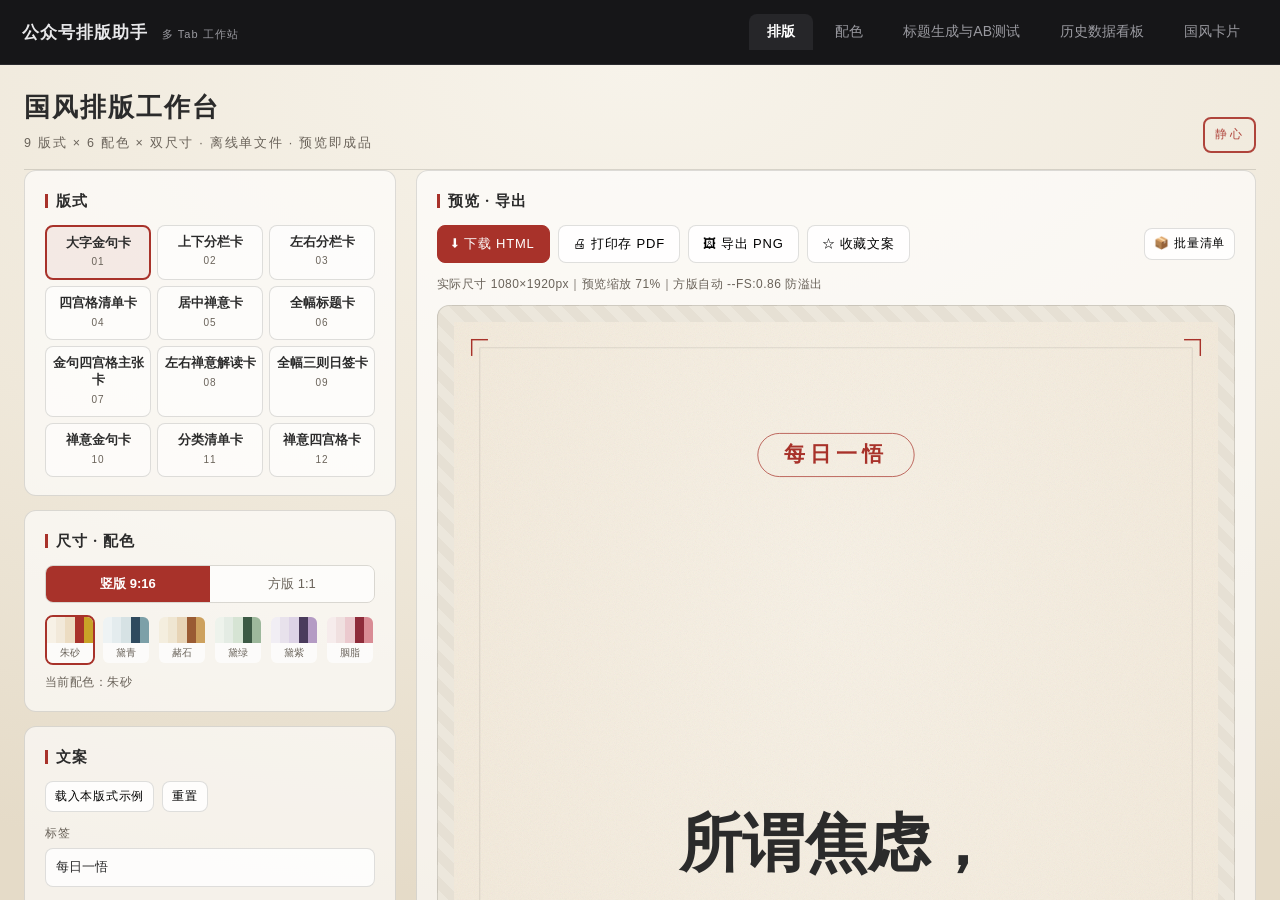
==== index.html @ d7425223 "feat: 双向合并——多文件可读工程 + 第一批外壳改造 + 工作台增量，build_single.py 双交付 - 新增多文件工程：index.html / style.css / main.js" ====
<!DOCTYPE html>
<html lang="zh-CN">
<head>
<meta charset="UTF-8">
<meta name="viewport" content="width=device-width, initial-scale=1.0, viewport-fit=cover">
<title>公众号排版助手 · 多 Tab 工作站</title>
<link rel="stylesheet" href="style.css">
</head>
<body>
  <div class="workstation">
  <div class="topbar">
    <div class="logo">公众号排版助手 <small>多 Tab 工作站</small></div>
    <div class="tabs" id="tabs" role="tablist" aria-label="工作站导航">
      <button role="tab" data-tab="paiban" class="active" aria-selected="true" aria-controls="tab-paiban" tabindex="0">排版</button>
      <button role="tab" data-tab="peise" aria-selected="false" aria-controls="tab-peise" tabindex="-1">配色</button>
      <button role="tab" data-tab="biaoti" aria-selected="false" aria-controls="tab-biaoti" tabindex="-1">标题生成与AB测试</button>
      <button role="tab" data-tab="kanban" aria-selected="false" aria-controls="tab-kanban" tabindex="-1">历史数据看板</button>
      <button role="tab" data-tab="guofeng" aria-selected="false" aria-controls="tab-guofeng" tabindex="-1">国风卡片</button>
    </div>
  </div>

  <div class="panels">
    <!-- 排版：嵌入国风排版工作台（默认打开内部 Tab① 排版） -->
    <section role="tabpanel" class="panel active wb-panel" id="tab-paiban">
      <iframe class="wb-frame" sandbox="allow-scripts allow-same-origin allow-downloads" data-tab="1" title="国风排版工作台 · 排版"></iframe>
      <div class="wb-loading">加载国风排版工作台…</div>
    </section>
    <!-- 配色 / 标题AB / 看板：同一份工作台，分别默认打开对应内部 Tab；内层 Tab 栏已隐藏，避免与顶栏重复 -->
    <section role="tabpanel" class="panel wb-panel" id="tab-peise">
      <iframe class="wb-frame" sandbox="allow-scripts allow-same-origin allow-downloads" data-tab="2" title="国风排版工作台 · 配色"></iframe>
      <div class="wb-loading">加载国风排版工作台…</div>
    </section>
    <section role="tabpanel" class="panel wb-panel" id="tab-biaoti">
      <iframe class="wb-frame" sandbox="allow-scripts allow-same-origin allow-downloads" data-tab="3" title="国风排版工作台 · 标题AB"></iframe>
      <div class="wb-loading">加载国风排版工作台…</div>
    </section>
    <section role="tabpanel" class="panel wb-panel" id="tab-kanban">
      <iframe class="wb-frame" sandbox="allow-scripts allow-same-origin allow-downloads" data-tab="4" title="国风排版工作台 · 看板"></iframe>
      <div class="wb-loading">加载国风排版工作台…</div>
    </section>
    <section role="tabpanel" class="panel" id="tab-guofeng"><div class="panel-inner" style="padding:0;height:100%;display:flex;flex-direction:column"><div id="guofeng-mount-2" style="flex:1;min-height:0"></div></div></section>
  </div>
  </div>

  <!-- 引擎（国风卡片）：先于外壳脚本声明，defer 保证按序执行 -->
  <script src="guofeng-card-engine.js" defer></script>
  <script src="main.js" defer></script>
</body>
</html>
---- style.css ----
*{margin:0;padding:0;box-sizing:border-box}html,body{height:100%}body{font-family:"Noto Sans SC",-apple-system,"PingFang SC",sans-serif;background:#0e0e10;color:#e8e8ea;height:100vh;height:100dvh;overflow:hidden}.workstation{width:100%;height:100%;background:#161618;display:flex;flex-direction:column;overflow:hidden}.topbar{display:flex;align-items:center;gap:18px;padding:14px 22px;border-bottom:1px solid #2a2a2e;flex-wrap:wrap}.topbar .logo{font-size:17px;font-weight:700;letter-spacing:1px}.topbar .logo small{font-size:11px;color:#9a9aa0;font-weight:400;margin-left:8px}.tabs{display:flex;gap:4px;margin-left:auto;overflow-x:auto;-webkit-overflow-scrolling:touch;scrollbar-width:none}.tabs::-webkit-scrollbar{display:none}.tabs button{flex-shrink:0;background:transparent;border:none;color:#9a9aa0;padding:9px 18px;font-size:14px;border-radius:8px 8px 0 0;cursor:pointer;font-family:inherit;transition:.15s}.tabs button:hover{color:#e8e8ea}.tabs button.active{background:#262629;color:#fff;font-weight:600}.panels{flex:1;min-height:0;overflow:hidden}.panel{display:none;height:100%;overflow:auto}.panel.active{display:flex}.panel-inner{padding:26px 30px;width:100%}.placeholder{color:#6a6a70;font-size:14px;line-height:2;max-width:640px}.placeholder h2{color:#e8e8ea;font-size:20px;margin-bottom:12px}.placeholder code{background:#262629;padding:2px 8px;border-radius:5px;color:#C9A962;font-size:13px}#tab-paiban.active{display:flex;flex-direction:column}#guofeng-mount{flex:1;min-height:0}.panel-head{font-size:13px;color:#9a9aa0;margin-bottom:14px}.panel-head b{color:#C9A962}@media (max-width:720px){.topbar{padding:10px 14px;gap:10px}.topbar .logo{font-size:15px}.topbar .logo small{display:block;margin:2px 0 0}.tabs{margin-left:0;width:100%;order:3;flex-wrap:nowrap}.tabs button{padding:11px 16px;font-size:13px;min-height:44px}.panel-inner{padding:18px 16px}}.panel.wb-panel{overflow:hidden}.panel.wb-panel{position:relative}
  .panel.wb-panel.active{display:flex;flex-direction:column}.wb-frame{background:#f5f2ea}
.wb-loading{position:absolute;inset:0;display:flex;align-items:center;justify-content:center;color:#9a8f80;font-size:14px;letter-spacing:.1em;background:linear-gradient(100deg,#efe7d8 30%,#f7f1e6 50%,#efe7d8 70%);background-size:200% 100%;animation:wbSh 1.2s infinite}
.wb-panel.ready .wb-loading{display:none}
@keyframes wbSh{0%{background-position:200% 0}100%{background-position:-200% 0}}
  .wb-frame{flex:1;width:100%;min-height:0;border:0;display:block;background:#f5f2ea}.tabs button:focus-visible{outline:2px solid #C9A962;outline-offset:-2px}.wb-loading.timeout{animation:none;background:#f3ead9;color:#9A5B33}.wb-loading .retry{margin-left:12px;padding:7px 16px;border:1px solid #A8322A;border-radius:6px;background:#fff;color:#A8322A;font-family:inherit;font-size:13px;cursor:pointer}
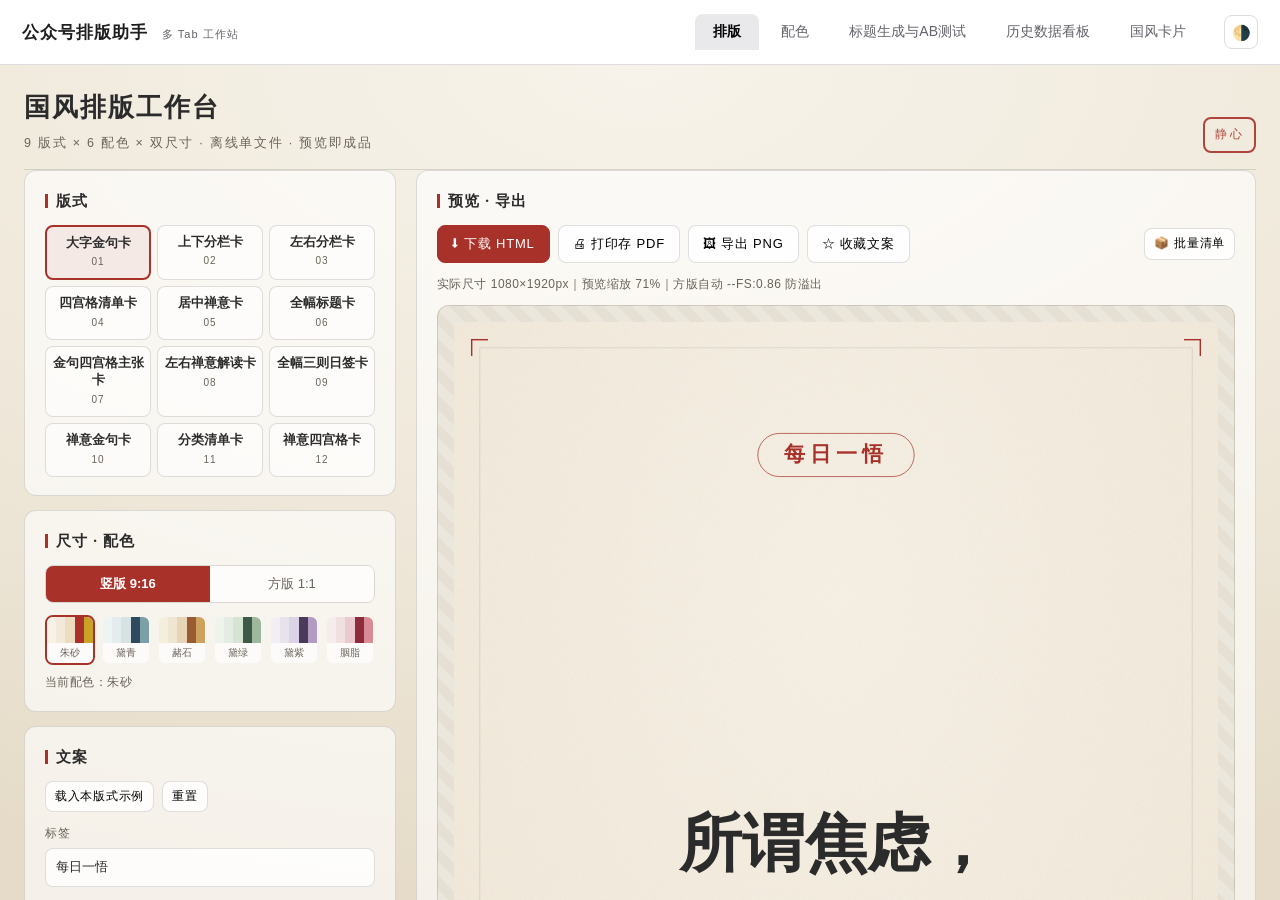
==== commit 71055807: "feat: 第三批——外壳语义令牌 + 主题切换（仅外壳层） - style.css 硬编码颜色全部抽取为 --c-* 语义令牌；工作台纸面色单独 --paper 不随主题变 - 顶栏 🌗 三态主题切" ====
--- a/index.html
+++ b/index.html
@@ -17,28 +17,23 @@
       <button role="tab" data-tab="kanban" aria-selected="false" aria-controls="tab-kanban" tabindex="-1">历史数据看板</button>
       <button role="tab" data-tab="guofeng" aria-selected="false" aria-controls="tab-guofeng" tabindex="-1">国风卡片</button>
     </div>
+    <button type="button" class="theme-btn" id="themeBtn" aria-label="切换外壳主题（跟随系统 / 浅色 / 暗色）" title="外壳主题：跟随系统 / 浅色 / 暗色">🌗</button>
   </div>
 
   <div class="panels">
-    <!-- 排版：嵌入国风排版工作台（默认打开内部 Tab① 排版） -->
-    <section role="tabpanel" class="panel active wb-panel" id="tab-paiban">
-      <iframe class="wb-frame" sandbox="allow-scripts allow-same-origin allow-downloads" data-tab="1" title="国风排版工作台 · 排版"></iframe>
+    <!-- 排版 / 配色 / 标题AB / 看板：单实例工作台的四个落点（内层 Tab 由 postMessage 切换） -->
+    <section role="tabpanel" class="panel active wb-panel" id="tab-paiban"></section>
+    <section role="tabpanel" class="panel wb-panel" id="tab-peise"></section>
+    <section role="tabpanel" class="panel wb-panel" id="tab-biaoti"></section>
+    <section role="tabpanel" class="panel wb-panel" id="tab-kanban"></section>
+    <section role="tabpanel" class="panel" id="tab-guofeng"><div class="panel-inner" style="padding:0;height:100%;display:flex;flex-direction:column"><div id="guofeng-mount-2" style="flex:1;min-height:0"></div></div></section>
+
+    <!-- 单实例工作台：iframe 常驻 .panels（absolute 定位，避免移动 DOM 触发重载），
+         四个主 Tab 共用这一份实例，切 Tab 仅切换可见性 + postMessage 内层定位 -->
+    <div class="wb-holder" id="wbHolder">
+      <iframe class="wb-frame" id="wbFrame" sandbox="allow-scripts allow-same-origin allow-downloads" title="国风排版工作台"></iframe>
       <div class="wb-loading">加载国风排版工作台…</div>
-    </section>
-    <!-- 配色 / 标题AB / 看板：同一份工作台，分别默认打开对应内部 Tab；内层 Tab 栏已隐藏，避免与顶栏重复 -->
-    <section role="tabpanel" class="panel wb-panel" id="tab-peise">
-      <iframe class="wb-frame" sandbox="allow-scripts allow-same-origin allow-downloads" data-tab="2" title="国风排版工作台 · 配色"></iframe>
-      <div class="wb-loading">加载国风排版工作台…</div>
-    </section>
-    <section role="tabpanel" class="panel wb-panel" id="tab-biaoti">
-      <iframe class="wb-frame" sandbox="allow-scripts allow-same-origin allow-downloads" data-tab="3" title="国风排版工作台 · 标题AB"></iframe>
-      <div class="wb-loading">加载国风排版工作台…</div>
-    </section>
-    <section role="tabpanel" class="panel wb-panel" id="tab-kanban">
-      <iframe class="wb-frame" sandbox="allow-scripts allow-same-origin allow-downloads" data-tab="4" title="国风排版工作台 · 看板"></iframe>
-      <div class="wb-loading">加载国风排版工作台…</div>
-    </section>
-    <section role="tabpanel" class="panel" id="tab-guofeng"><div class="panel-inner" style="padding:0;height:100%;display:flex;flex-direction:column"><div id="guofeng-mount-2" style="flex:1;min-height:0"></div></div></section>
+    </div>
   </div>
   </div>
 
--- a/style.css
+++ b/style.css
@@ -1,6 +1,78 @@
-*{margin:0;padding:0;box-sizing:border-box}html,body{height:100%}body{font-family:"Noto Sans SC",-apple-system,"PingFang SC",sans-serif;background:#0e0e10;color:#e8e8ea;height:100vh;height:100dvh;overflow:hidden}.workstation{width:100%;height:100%;background:#161618;display:flex;flex-direction:column;overflow:hidden}.topbar{display:flex;align-items:center;gap:18px;padding:14px 22px;border-bottom:1px solid #2a2a2e;flex-wrap:wrap}.topbar .logo{font-size:17px;font-weight:700;letter-spacing:1px}.topbar .logo small{font-size:11px;color:#9a9aa0;font-weight:400;margin-left:8px}.tabs{display:flex;gap:4px;margin-left:auto;overflow-x:auto;-webkit-overflow-scrolling:touch;scrollbar-width:none}.tabs::-webkit-scrollbar{display:none}.tabs button{flex-shrink:0;background:transparent;border:none;color:#9a9aa0;padding:9px 18px;font-size:14px;border-radius:8px 8px 0 0;cursor:pointer;font-family:inherit;transition:.15s}.tabs button:hover{color:#e8e8ea}.tabs button.active{background:#262629;color:#fff;font-weight:600}.panels{flex:1;min-height:0;overflow:hidden}.panel{display:none;height:100%;overflow:auto}.panel.active{display:flex}.panel-inner{padding:26px 30px;width:100%}.placeholder{color:#6a6a70;font-size:14px;line-height:2;max-width:640px}.placeholder h2{color:#e8e8ea;font-size:20px;margin-bottom:12px}.placeholder code{background:#262629;padding:2px 8px;border-radius:5px;color:#C9A962;font-size:13px}#tab-paiban.active{display:flex;flex-direction:column}#guofeng-mount{flex:1;min-height:0}.panel-head{font-size:13px;color:#9a9aa0;margin-bottom:14px}.panel-head b{color:#C9A962}@media (max-width:720px){.topbar{padding:10px 14px;gap:10px}.topbar .logo{font-size:15px}.topbar .logo small{display:block;margin:2px 0 0}.tabs{margin-left:0;width:100%;order:3;flex-wrap:nowrap}.tabs button{padding:11px 16px;font-size:13px;min-height:44px}.panel-inner{padding:18px 16px}}.panel.wb-panel{overflow:hidden}.panel.wb-panel{position:relative}
-  .panel.wb-panel.active{display:flex;flex-direction:column}.wb-frame{background:#f5f2ea}
+/* ============================================================
+   外壳样式（仅外壳层；工作台 iframe 是纸面色卡设计，不随主题变化）
+   颜色一律走语义令牌 --c-*：改主题只动令牌定义，不碰具体规则
+   ============================================================ */
+
+/* ---- 语义令牌 · 暗色（默认） ---- */
+:root {
+  color-scheme: dark light;
+  --c-bg: #0e0e10;        /* 页面底色 */
+  --c-surface: #161618;   /* 工作站面板 */
+  --c-elev: #262629;      /* 抬升面：激活 Tab / code 底 */
+  --c-border: #2a2a2e;    /* 分隔线 */
+  --c-text: #e8e8ea;      /* 主文字 */
+  --c-text-strong: #fff;  /* 强调文字（激活 Tab） */
+  --c-dim: #9a9aa0;       /* 次级文字 */
+  --c-faint: #6a6a70;     /* 弱化文字 */
+  --c-accent: #C9A962;    /* 金色强调 */
+  --c-accent-deep: #8f7434; /* 浅色底上的金色（深一档保对比度） */
+  /* 纸面（工作台容器/loading，不随主题变） */
+  --paper: #f5f2ea;
+}
+
+/* ---- 语义令牌 · 浅色（手动 data-theme="light"，或系统浅色且未手动指定） ---- */
+:root[data-theme="light"] {
+  color-scheme: light;
+  --c-bg: #f2f2f4;
+  --c-surface: #ffffff;
+  --c-elev: #e9e9ec;
+  --c-border: #dcdce1;
+  --c-text: #1e1e20;
+  --c-text-strong: #000;
+  --c-dim: #63636b;
+  --c-faint: #9c9ca4;
+  --c-accent: #8f7434;
+}
+@media (prefers-color-scheme: light) {
+  :root:not([data-theme="dark"]):not([data-theme="light"]) {
+    color-scheme: light;
+    --c-bg: #f2f2f4;
+    --c-surface: #ffffff;
+    --c-elev: #e9e9ec;
+    --c-border: #dcdce1;
+    --c-text: #1e1e20;
+    --c-text-strong: #000;
+    --c-dim: #63636b;
+    --c-faint: #9c9ca4;
+    --c-accent: #8f7434;
+  }
+}
+
+/* ---- 基础 ---- */
+*{margin:0;padding:0;box-sizing:border-box}html,body{height:100%}body{font-family:"Noto Sans SC",-apple-system,"PingFang SC",sans-serif;background:var(--c-bg);color:var(--c-text);height:100vh;height:100dvh;overflow:hidden}.workstation{width:100%;height:100%;background:var(--c-surface);display:flex;flex-direction:column;overflow:hidden}
+
+/* ---- 顶栏 ---- */
+.topbar{display:flex;align-items:center;gap:18px;padding:14px 22px;border-bottom:1px solid var(--c-border);flex-wrap:wrap}.topbar .logo{font-size:17px;font-weight:700;letter-spacing:1px}.topbar .logo small{font-size:11px;color:var(--c-dim);font-weight:400;margin-left:8px}.tabs{display:flex;gap:4px;margin-left:auto;overflow-x:auto;-webkit-overflow-scrolling:touch;scrollbar-width:none}.tabs::-webkit-scrollbar{display:none}.tabs button{flex-shrink:0;background:transparent;border:none;color:var(--c-dim);padding:9px 18px;font-size:14px;border-radius:8px 8px 0 0;cursor:pointer;font-family:inherit;transition:.15s}.tabs button:hover{color:var(--c-text)}.tabs button.active{background:var(--c-elev);color:var(--c-text-strong);font-weight:600}
+
+/* ---- 主题切换按钮 ---- */
+.theme-btn{flex-shrink:0;margin-left:2px;background:transparent;border:1px solid var(--c-border);color:var(--c-dim);width:34px;height:34px;border-radius:8px;cursor:pointer;font-size:15px;line-height:1;font-family:inherit;transition:.15s;display:inline-flex;align-items:center;justify-content:center}
+.theme-btn:hover{color:var(--c-text);border-color:var(--c-dim)}
+.theme-btn:focus-visible{outline:2px solid var(--c-accent);outline-offset:2px}
+
+/* ---- 面板 ---- */
+.panels{flex:1;min-height:0;overflow:hidden}.panel{display:none;height:100%;overflow:auto}.panel.active{display:flex}.panel-inner{padding:26px 30px;width:100%}.placeholder{color:var(--c-faint);font-size:14px;line-height:2;max-width:640px}.placeholder h2{color:var(--c-text);font-size:20px;margin-bottom:12px}.placeholder code{background:var(--c-elev);padding:2px 8px;border-radius:5px;color:var(--c-accent);font-size:13px}#tab-paiban.active{display:flex;flex-direction:column}#guofeng-mount{flex:1;min-height:0}.panel-head{font-size:13px;color:var(--c-dim);margin-bottom:14px}.panel-head b{color:var(--c-accent)}@media (max-width:720px){.topbar{padding:10px 14px;gap:10px}.topbar .logo{font-size:15px}.topbar .logo small{display:block;margin:2px 0 0}.tabs{margin-left:0;width:100%;order:3;flex-wrap:nowrap}.tabs button{padding:11px 16px;font-size:13px;min-height:44px}.theme-btn{order:2;width:38px;height:38px}.panel-inner{padding:18px 16px}}
+
+/* ---- 单实例工作台容器（纸面固定，不随外壳主题变） ---- */
+.panel.wb-panel{overflow:hidden}.panel.wb-panel{position:relative}.panels{position:relative}
+  .panel.wb-panel.active{display:flex;flex-direction:column}
+  /* 单实例工作台：常驻 .panels 之上，四个主 Tab 共用；国风卡片 Tab 时隐藏 */
+  .wb-holder{position:absolute;inset:0;display:none;flex-direction:column;z-index:5;background:var(--paper)}
+  .wb-holder.visible{display:flex}
+  .wb-holder .wb-frame{flex:1;width:100%;min-height:0;border:0;display:block;background:var(--paper)}
+  .wb-holder .wb-loading{z-index:6}
+  .wb-frame{background:var(--paper)}
 .wb-loading{position:absolute;inset:0;display:flex;align-items:center;justify-content:center;color:#9a8f80;font-size:14px;letter-spacing:.1em;background:linear-gradient(100deg,#efe7d8 30%,#f7f1e6 50%,#efe7d8 70%);background-size:200% 100%;animation:wbSh 1.2s infinite}
+.wb-holder.ready .wb-loading{display:none}
 .wb-panel.ready .wb-loading{display:none}
 @keyframes wbSh{0%{background-position:200% 0}100%{background-position:-200% 0}}
-  .wb-frame{flex:1;width:100%;min-height:0;border:0;display:block;background:#f5f2ea}.tabs button:focus-visible{outline:2px solid #C9A962;outline-offset:-2px}.wb-loading.timeout{animation:none;background:#f3ead9;color:#9A5B33}.wb-loading .retry{margin-left:12px;padding:7px 16px;border:1px solid #A8322A;border-radius:6px;background:#fff;color:#A8322A;font-family:inherit;font-size:13px;cursor:pointer}
+  .wb-frame{flex:1;width:100%;min-height:0;border:0;display:block;background:var(--paper)}.tabs button:focus-visible{outline:2px solid var(--c-accent);outline-offset:-2px}.wb-loading.timeout{animation:none;background:#f3ead9;color:#9A5B33}.wb-loading .retry{margin-left:12px;padding:7px 16px;border:1px solid #A8322A;border-radius:6px;background:#fff;color:#A8322A;font-family:inherit;font-size:13px;cursor:pointer}
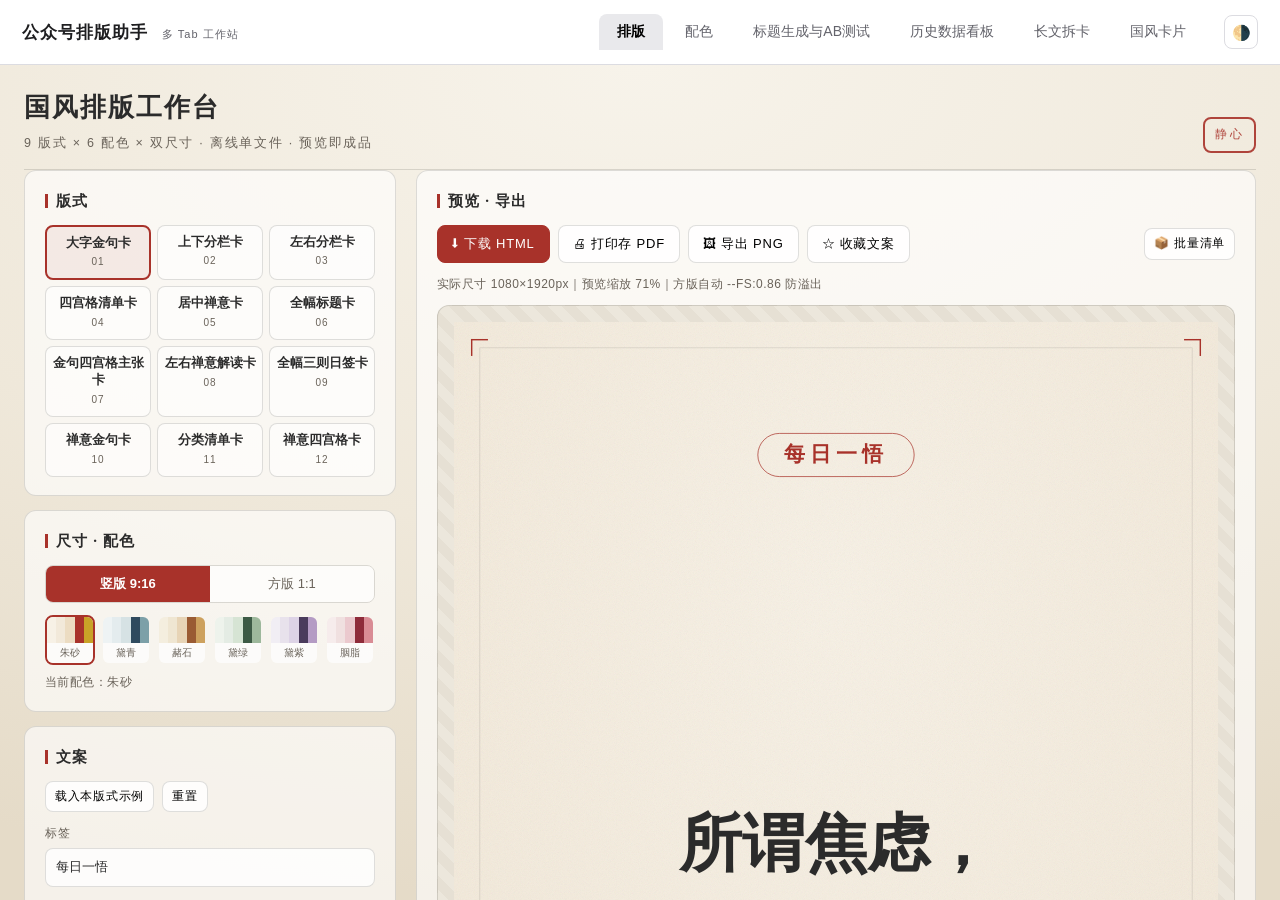
==== commit 0c1490ff: "feat: 长文拆卡——1000+ 字全文自动拆成统一风格卡片组（v3.7.0） - 主 Tab 新增「长文拆卡」（外壳 6 Tab），工作台内层 ⑤ 面板 - 拆分器：识别 ## /【】/ 一、/ " ====
--- a/index.html
+++ b/index.html
@@ -15,6 +15,7 @@
       <button role="tab" data-tab="peise" aria-selected="false" aria-controls="tab-peise" tabindex="-1">配色</button>
       <button role="tab" data-tab="biaoti" aria-selected="false" aria-controls="tab-biaoti" tabindex="-1">标题生成与AB测试</button>
       <button role="tab" data-tab="kanban" aria-selected="false" aria-controls="tab-kanban" tabindex="-1">历史数据看板</button>
+      <button role="tab" data-tab="longform" aria-selected="false" aria-controls="tab-longform" tabindex="-1">长文拆卡</button>
       <button role="tab" data-tab="guofeng" aria-selected="false" aria-controls="tab-guofeng" tabindex="-1">国风卡片</button>
     </div>
     <button type="button" class="theme-btn" id="themeBtn" aria-label="切换外壳主题（跟随系统 / 浅色 / 暗色）" title="外壳主题：跟随系统 / 浅色 / 暗色">🌗</button>
@@ -26,6 +27,7 @@
     <section role="tabpanel" class="panel wb-panel" id="tab-peise"></section>
     <section role="tabpanel" class="panel wb-panel" id="tab-biaoti"></section>
     <section role="tabpanel" class="panel wb-panel" id="tab-kanban"></section>
+    <section role="tabpanel" class="panel wb-panel" id="tab-longform"></section>
     <section role="tabpanel" class="panel" id="tab-guofeng"><div class="panel-inner" style="padding:0;height:100%;display:flex;flex-direction:column"><div id="guofeng-mount-2" style="flex:1;min-height:0"></div></div></section>
 
     <!-- 单实例工作台：iframe 常驻 .panels（absolute 定位，避免移动 DOM 触发重载），
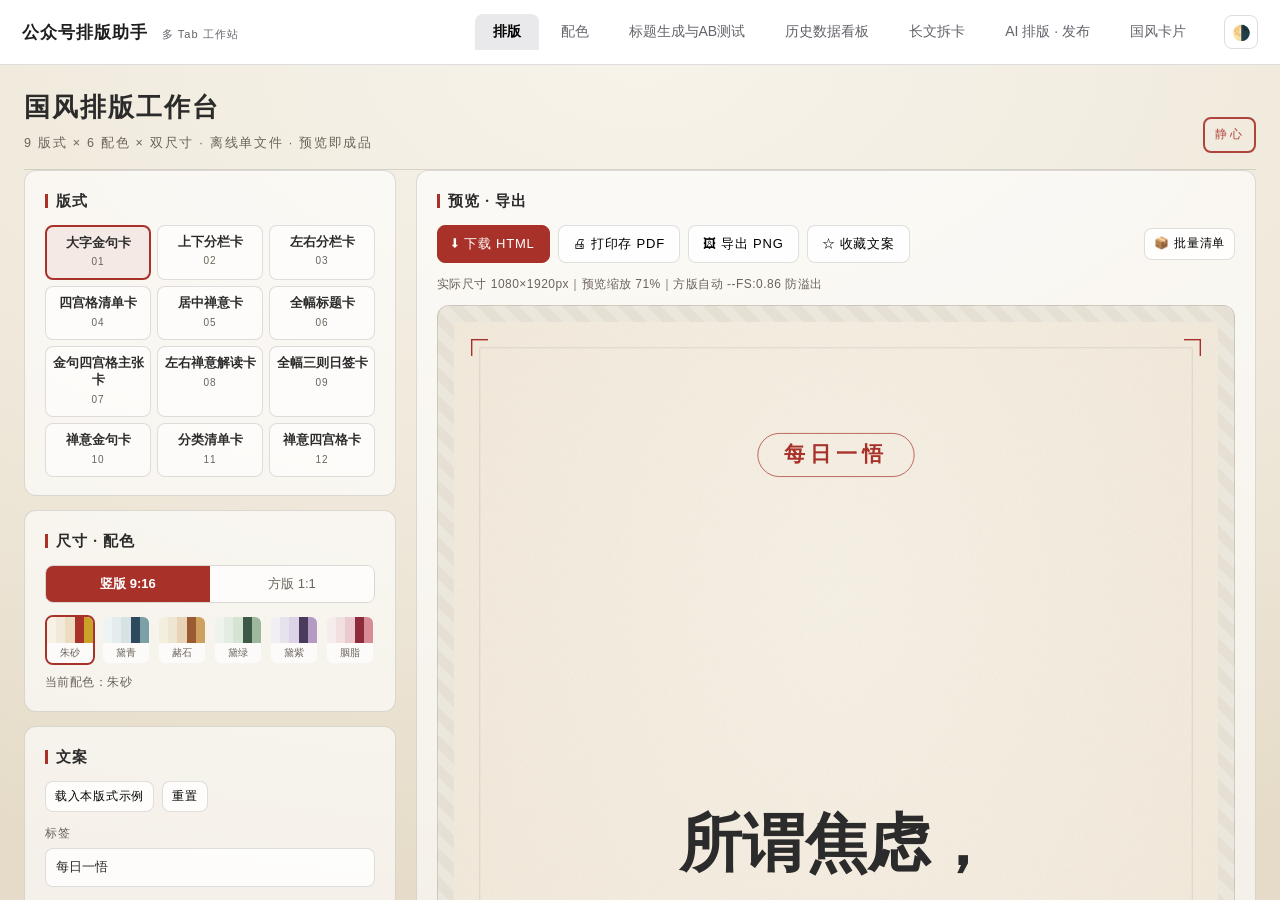
==== commit 5347fc44: "feat: AI 排版·发布 Tab + 灵感库联网更新入库（v3.8.0） - 主 Tab 新增「AI 排版 · 发布」（外壳 7 Tab / 工作台内层 ⑥） - 提示词往返协议：复制预制 AI " ====
--- a/index.html
+++ b/index.html
@@ -16,6 +16,7 @@
       <button role="tab" data-tab="biaoti" aria-selected="false" aria-controls="tab-biaoti" tabindex="-1">标题生成与AB测试</button>
       <button role="tab" data-tab="kanban" aria-selected="false" aria-controls="tab-kanban" tabindex="-1">历史数据看板</button>
       <button role="tab" data-tab="longform" aria-selected="false" aria-controls="tab-longform" tabindex="-1">长文拆卡</button>
+      <button role="tab" data-tab="aipub" aria-selected="false" aria-controls="tab-aipub" tabindex="-1">AI 排版 · 发布</button>
       <button role="tab" data-tab="guofeng" aria-selected="false" aria-controls="tab-guofeng" tabindex="-1">国风卡片</button>
     </div>
     <button type="button" class="theme-btn" id="themeBtn" aria-label="切换外壳主题（跟随系统 / 浅色 / 暗色）" title="外壳主题：跟随系统 / 浅色 / 暗色">🌗</button>
@@ -28,6 +29,7 @@
     <section role="tabpanel" class="panel wb-panel" id="tab-biaoti"></section>
     <section role="tabpanel" class="panel wb-panel" id="tab-kanban"></section>
     <section role="tabpanel" class="panel wb-panel" id="tab-longform"></section>
+    <section role="tabpanel" class="panel wb-panel" id="tab-aipub"></section>
     <section role="tabpanel" class="panel" id="tab-guofeng"><div class="panel-inner" style="padding:0;height:100%;display:flex;flex-direction:column"><div id="guofeng-mount-2" style="flex:1;min-height:0"></div></div></section>
 
     <!-- 单实例工作台：iframe 常驻 .panels（absolute 定位，避免移动 DOM 触发重载），
